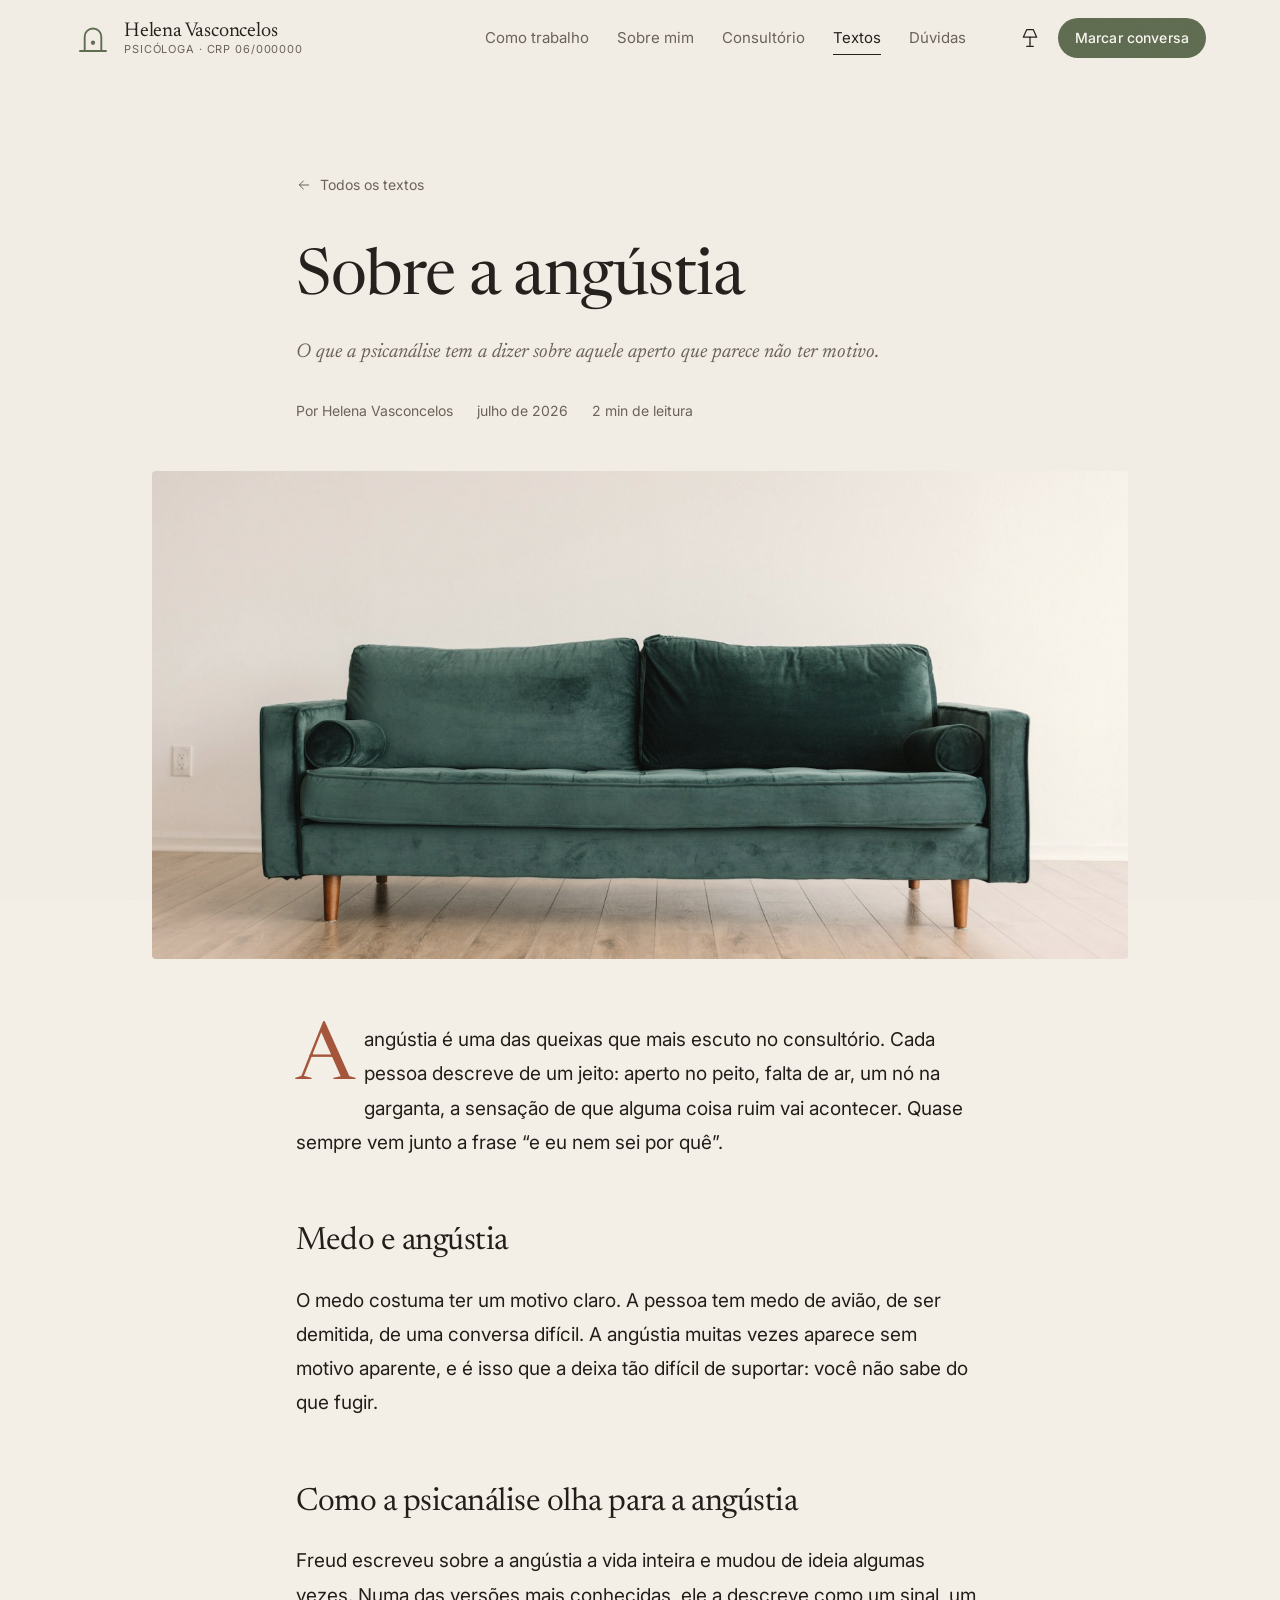
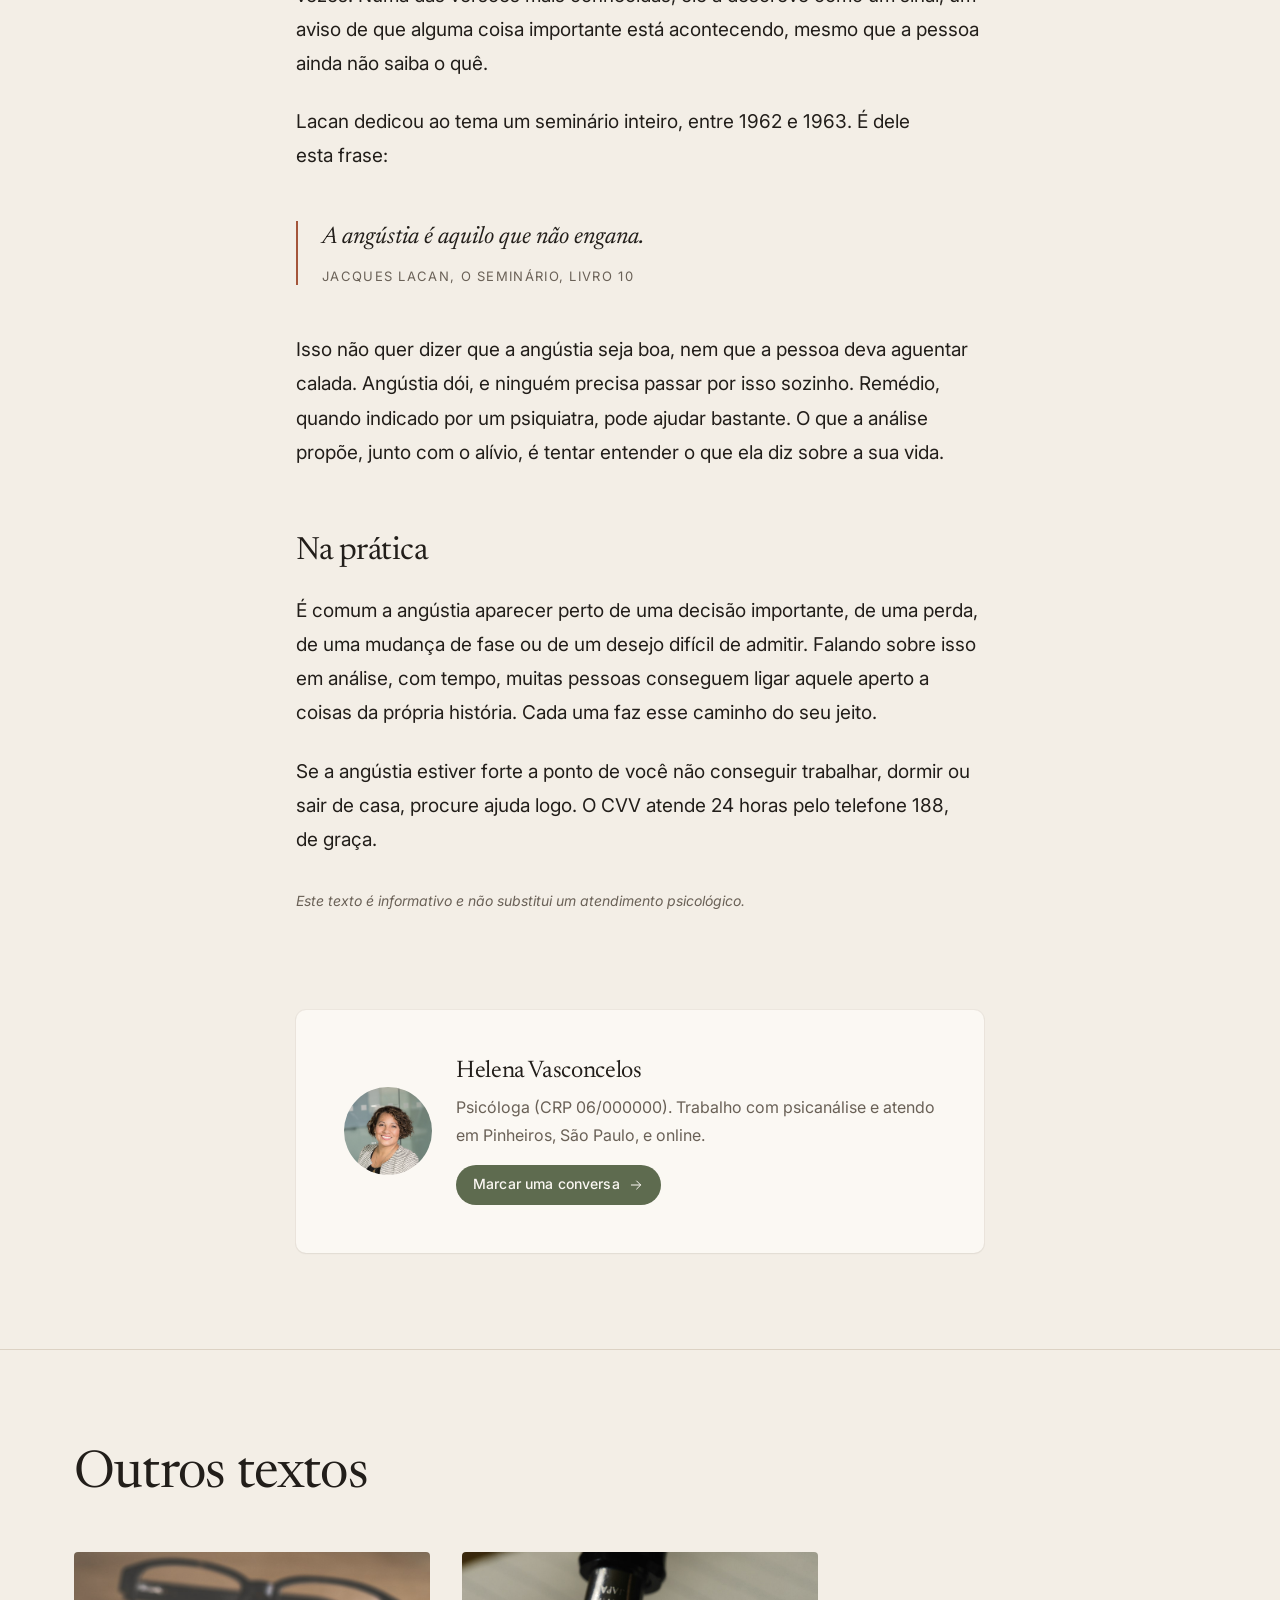
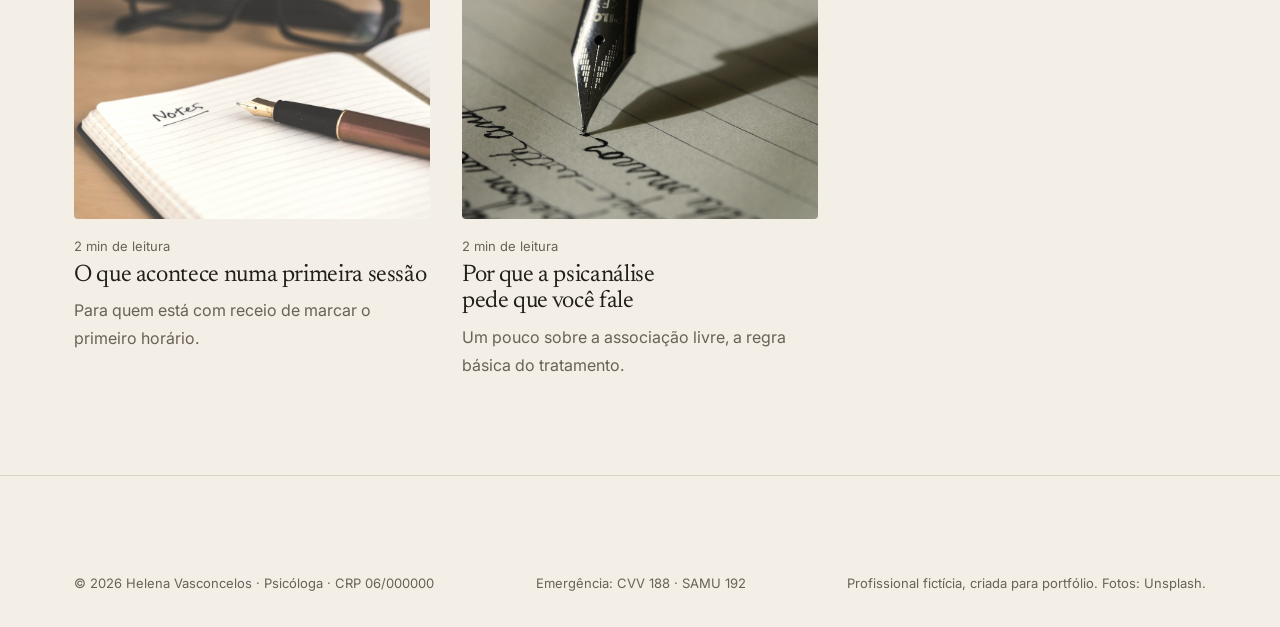
==== textos/angustia.html @ 811ff69b "Site portfólio: psicóloga de orientação psicanalítica Site de uma psicóloga fictícia (Helena Vasconc" ====
<!doctype html>
<html lang="pt-BR">
<head>
  <meta charset="utf-8">
  <meta name="viewport" content="width=device-width, initial-scale=1, viewport-fit=cover">
  <title>Sobre a angústia · Helena Vasconcelos, psicóloga</title>
  <meta name="description" content="O que a psicanálise tem a dizer sobre aquele aperto que parece não ter motivo.">
  <meta name="theme-color" content="#f3eee6" media="(prefers-color-scheme: light)">
  <meta name="theme-color" content="#1a1714" media="(prefers-color-scheme: dark)">
  <link rel="icon" href="../favicon.svg" type="image/svg+xml">
  <meta property="og:type" content="article">
  <meta property="og:locale" content="pt_BR">
  <meta property="og:title" content="Sobre a angústia">
  <meta property="og:description" content="O que a psicanálise tem a dizer sobre aquele aperto que parece não ter motivo.">
  <meta property="og:image" content="../img/consultorio-diva.jpg">
  <script>
    (function () {
      document.documentElement.classList.add('js');
      try {
        var t = localStorage.getItem('hv-theme');
        if (t === 'dark' || t === 'light') document.documentElement.setAttribute('data-theme', t);
      } catch (e) {}
    })();
  </script>
  <link rel="preconnect" href="https://fonts.googleapis.com">
  <link rel="preconnect" href="https://fonts.gstatic.com" crossorigin>
  <link href="https://fonts.googleapis.com/css2?family=Newsreader:ital,opsz,wght@0,6..72,300..600;1,6..72,300..500&family=Inter:wght@400;500&display=swap" rel="stylesheet">
  <link rel="stylesheet" href="../css/styles.css">
</head>
<body>

  <svg width="0" height="0" style="position:absolute" aria-hidden="true">
    <defs>
      <symbol id="i-mark" viewBox="0 0 32 32"><path d="M9 27V15a7 7 0 0 1 14 0v12" fill="none" stroke="currentColor" stroke-width="1.6" stroke-linecap="round"/><path d="M5 27h22" fill="none" stroke="currentColor" stroke-width="1.6" stroke-linecap="round"/><circle cx="16" cy="20" r="1.8" fill="currentColor"/></symbol>
      <symbol id="i-arrow" viewBox="0 0 24 24"><path d="M5 12h14"/><path d="m13 6 6 6-6 6"/></symbol>
      <symbol id="i-lamp" viewBox="0 0 24 24"><path d="M8 2h8l4 9H4L8 2Z"/><path d="M12 11v7"/><path d="M8 22h8"/><path d="M12 18v4"/></symbol>
      <symbol id="i-lamp-on" viewBox="0 0 24 24"><path d="M8 2h8l4 9H4L8 2Z"/><path d="M12 11v7"/><path d="M8 22h8"/><path d="M12 18v4"/><path d="M5 14l-2 2M19 14l2 2"/></symbol>
      <symbol id="i-menu" viewBox="0 0 24 24"><path d="M4 8h16M4 16h16"/></symbol>
      <symbol id="i-x" viewBox="0 0 24 24"><path d="M18 6 6 18M6 6l12 12"/></symbol>
    </defs>
  </svg>

  <a class="skip-link" href="#conteudo">Pular para o conteúdo</a>

  <header class="site-header">
    <div class="container header-inner">
      <a href="../index.html" class="brand" aria-label="Helena Vasconcelos, psicóloga, voltar ao início">
        <svg class="brand-mark" aria-hidden="true"><use href="#i-mark"/></svg>
        <span class="brand-text">
          <span class="brand-name">Helena Vasconcelos</span>
          <span class="brand-crp">Psicóloga · CRP 06/000000</span>
        </span>
      </a>
      <nav class="main-nav" aria-label="Principal">
        <a href="../index.html#como-trabalho">Como trabalho</a>
        <a href="../index.html#sobre">Sobre mim</a>
        <a href="../index.html#consultorio">Consultório</a>
        <a href="../index.html#textos" class="is-active" aria-current="true">Textos</a>
        <a href="../index.html#duvidas">Dúvidas</a>
      </nav>
      <div class="header-actions">
        <button class="icon-btn theme-toggle" type="button" aria-label="Modo noturno">
          <svg class="icon icon-lamp-off" aria-hidden="true"><use href="#i-lamp"/></svg>
          <svg class="icon icon-lamp-on" aria-hidden="true"><use href="#i-lamp-on"/></svg>
        </button>
        <a href="../index.html#contato" class="btn btn-primary btn-sm">Marcar conversa</a>
        <button class="icon-btn menu-toggle" type="button" aria-label="Abrir menu" aria-expanded="false" aria-controls="mobile-nav">
          <svg class="icon" aria-hidden="true"><use href="#i-menu"/></svg>
        </button>
      </div>
    </div>
    <div class="mobile-nav" id="mobile-nav" hidden>
      <nav class="container" aria-label="Menu móvel">
        <a href="../index.html">Início</a>
        <a href="../index.html#como-trabalho">Como trabalho</a>
        <a href="../index.html#consultorio">Consultório</a>
        <a href="../index.html#sobre">Sobre mim</a>
        <a href="../index.html#textos">Textos</a>
        <a href="../index.html#duvidas">Dúvidas</a>
        <a href="../index.html#contato" class="btn btn-primary">Marcar uma conversa</a>
      </nav>
    </div>
  </header>

  <main id="conteudo">
    <article>
      <header class="article-hero">
        <div class="container">
          <a class="back-link" href="../index.html#textos"><svg class="icon icon-sm" aria-hidden="true"><use href="#i-arrow"/></svg>Todos os textos</a>
          <h1>Sobre a angústia</h1>
          <p class="article-lead">O que a psicanálise tem a dizer sobre aquele aperto que parece não ter motivo.</p>
          <div class="article-meta">
            <span>Por Helena Vasconcelos</span>
            <span>julho de 2026</span>
            <span data-read-time>2 min de leitura</span>
          </div>
        </div>
      </header>

      <figure class="article-cover" style="margin-top:0">
        <img class="photo" src="../img/consultorio-diva.jpg" alt="Sofá de veludo verde em uma sala clara com piso de madeira" width="1400" height="700">
      </figure>

      <div class="article-body">
        <div class="container">
          <div class="prose">
<p>A angústia é uma das queixas que mais escuto no consultório. Cada pessoa descreve de um jeito: aperto no peito, falta de ar, um nó na garganta, a sensação de que alguma coisa ruim vai acontecer. Quase sempre vem junto a frase “e eu nem sei por quê”.</p>

<h2>Medo e angústia</h2>
<p>O medo costuma ter um motivo claro. A pessoa tem medo de avião, de ser demitida, de uma conversa difícil. A angústia muitas vezes aparece sem motivo aparente, e é isso que a deixa tão difícil de suportar: você não sabe do que fugir.</p>

<h2>Como a psicanálise olha para a angústia</h2>
<p>Freud escreveu sobre a angústia a vida inteira e mudou de ideia algumas vezes. Numa das versões mais conhecidas, ele a descreve como um sinal, um aviso de que alguma coisa importante está acontecendo, mesmo que a pessoa ainda não saiba o quê.</p>
<p>Lacan dedicou ao tema um seminário inteiro, entre 1962 e 1963. É dele esta frase:</p>
<blockquote>A angústia é aquilo que não engana.<footer>Jacques Lacan, O Seminário, livro 10</footer></blockquote>
<p>Isso não quer dizer que a angústia seja boa, nem que a pessoa deva aguentar calada. Angústia dói, e ninguém precisa passar por isso sozinho. Remédio, quando indicado por um psiquiatra, pode ajudar bastante. O que a análise propõe, junto com o alívio, é tentar entender o que ela diz sobre a sua vida.</p>

<h2>Na prática</h2>
<p>É comum a angústia aparecer perto de uma decisão importante, de uma perda, de uma mudança de fase ou de um desejo difícil de admitir. Falando sobre isso em análise, com tempo, muitas pessoas conseguem ligar aquele aperto a coisas da própria história. Cada uma faz esse caminho do seu jeito.</p>
<p>Se a angústia estiver forte a ponto de você não conseguir trabalhar, dormir ou sair de casa, procure ajuda logo. O CVV atende 24 horas pelo telefone 188, de graça.</p>
          </div>

          <p class="article-disclaimer">Este texto é informativo e não substitui um atendimento psicológico.</p>

          <aside class="article-end" aria-label="Sobre a autora">
            <img class="photo" src="../img/helena-vasconcelos.jpg" alt="Retrato de Helena Vasconcelos" width="88" height="88" loading="lazy">
            <div>
              <h2>Helena Vasconcelos</h2>
              <p>Psicóloga (CRP 06/000000). Trabalho com psicanálise e atendo em Pinheiros, São Paulo, e online.</p>
              <a href="../index.html#contato" class="btn btn-primary btn-sm">
                Marcar uma conversa
                <svg class="icon icon-sm icon-arrow" aria-hidden="true"><use href="#i-arrow"/></svg>
              </a>
            </div>
          </aside>
        </div>
      </div>
    </article>

    <section class="more-posts" aria-label="Outros textos">
      <div class="container">
        <h2 class="section-title">Outros textos</h2>
        <div class="posts">
          <a class="post" href="primeira-sessao.html">
            <div class="post-img"><img class="photo" src="../img/caderno-notas.jpg" alt="" width="1000" height="750" loading="lazy"></div>
            <span class="post-meta">2 min de leitura</span>
            <h3>O que acontece numa primeira sessão</h3>
            <p>Para quem está com receio de marcar o primeiro horário.</p>
          </a>
          <a class="post" href="por-que-falar.html">
            <div class="post-img"><img class="photo" src="../img/escrita-caneta.jpg" alt="" width="1000" height="750" loading="lazy"></div>
            <span class="post-meta">2 min de leitura</span>
            <h3>Por que a psicanálise pede que você fale</h3>
            <p>Um pouco sobre a associação livre, a regra básica do tratamento.</p>
          </a>
        </div>
      </div>
    </section>
  </main>

  <footer class="site-footer">
    <div class="container">
      <div class="footer-bottom" style="margin-top:0">
        <p>© <span id="year">2026</span> Helena Vasconcelos · Psicóloga · CRP 06/000000</p>
        <p>Emergência: CVV 188 · SAMU 192</p>
        <p>Profissional fictícia, criada para portfólio. Fotos: Unsplash.</p>
      </div>
    </div>
  </footer>

  <script src="../js/main.js" defer></script>
</body>
</html>
---- css/styles.css ----
/* =========================================================
   Helena Vasconcelos — Psicóloga · orientação psicanalítica
   Direção: minimalismo quente (B) com toques editoriais (A).
   Arquitetura de tokens inspirada no Atlassian Design System:
   tokens semânticos, base 8px, 2 elevações, easing suave,
   temas claro / escuro ("luminária") / alto contraste.
   ========================================================= */

/* ---------- Tokens: tema claro (linho e papel) ---------- */
:root {
  /* Superfícies */
  --surface: #f3eee6;          /* linho — fundo da página */
  --surface-sunken: #ebe4d8;   /* seções alternadas */
  --surface-raised: #fbf8f3;   /* papel — cards */
  /* Texto */
  --text: #221e1a;             /* tinta */
  --text-subtle: #6a6157;      /* sépia */
  --border: #dcd2c4;
  --border-strong: #c7bba9;
  /* Marca */
  --brand: #5e6b4f;            /* oliva */
  --brand-hover: #4b563e;
  --brand-contrast: #fbf8f3;
  --brand-soft: #e3e4d6;
  --accent: #a4553a;           /* terracota — uso raro */
  --danger: #a33a2a;

  /* Elevação (só dois níveis, em tons sépia) */
  --shadow-raised: 0 1px 2px rgba(60, 45, 30, 0.06), 0 0 0 1px rgba(60, 45, 30, 0.04);
  --shadow-overlay: 0 24px 48px -20px rgba(60, 45, 30, 0.28), 0 0 0 1px rgba(60, 45, 30, 0.05);

  /* Tipografia */
  --font-serif: "Newsreader", "Iowan Old Style", "Palatino Linotype", Georgia, serif;
  --font-sans: "Inter", ui-sans-serif, system-ui, -apple-system, "Segoe UI", Roboto, sans-serif;

  /* Espaçamento — base 8px */
  --space-1: 4px;
  --space-2: 8px;
  --space-3: 12px;
  --space-4: 16px;
  --space-5: 24px;
  --space-6: 32px;
  --space-7: 48px;
  --space-8: 64px;
  --space-9: 96px;
  --space-10: 128px;

  /* Forma */
  --radius-sm: 4px;
  --radius: 10px;
  --radius-pill: 999px;

  /* Movimento: easing do Atlassian, durações mais longas e calmas */
  --ease: cubic-bezier(0.15, 1, 0.3, 1);
  --duration: 700ms;

  --container: 1180px;
  --measure: 38rem;
  --header-h: 76px;

  color-scheme: light;
}

/* ---------- Tema escuro: "luminária" ---------- */
@media (prefers-color-scheme: dark) {
  :root:not([data-theme="light"]) {
    --surface: #1a1714;
    --surface-sunken: #14110f;
    --surface-raised: #221e1a;
    --text: #ede6db;
    --text-subtle: #a99f92;
    --border: #3a332c;
    --border-strong: #52483e;
    --brand: #b0bd9a;
    --brand-hover: #c3ceb0;
    --brand-contrast: #1a1714;
    --brand-soft: rgba(176, 189, 154, 0.12);
    --accent: #dc9474;
    --danger: #e58a78;
    --shadow-raised: 0 1px 2px rgba(0, 0, 0, 0.4), 0 0 0 1px rgba(255, 240, 220, 0.04);
    --shadow-overlay: 0 24px 48px -20px rgba(0, 0, 0, 0.7), 0 0 0 1px rgba(255, 240, 220, 0.06);
    color-scheme: dark;
  }
}
:root[data-theme="dark"] {
  --surface: #1a1714;
  --surface-sunken: #14110f;
  --surface-raised: #221e1a;
  --text: #ede6db;
  --text-subtle: #a99f92;
  --border: #3a332c;
  --border-strong: #52483e;
  --brand: #b0bd9a;
  --brand-hover: #c3ceb0;
  --brand-contrast: #1a1714;
  --brand-soft: rgba(176, 189, 154, 0.12);
  --accent: #dc9474;
  --danger: #e58a78;
  --shadow-raised: 0 1px 2px rgba(0, 0, 0, 0.4), 0 0 0 1px rgba(255, 240, 220, 0.04);
  --shadow-overlay: 0 24px 48px -20px rgba(0, 0, 0, 0.7), 0 0 0 1px rgba(255, 240, 220, 0.06);
  color-scheme: dark;
}

/* ---------- Alto contraste ---------- */
@media (prefers-contrast: more) {
  :root {
    --text: #000000;
    --text-subtle: #3a322a;
    --border: #8c8073;
    --border-strong: #5c5248;
    --brand: #3e4833;
    --brand-hover: #2d3525;
  }
  :root[data-theme="dark"] {
    --text: #ffffff;
    --text-subtle: #ddd4c8;
    --border: #8c8073;
    --brand: #d3dcc4;
  }
}

/* ---------- Base ---------- */
*, *::before, *::after { box-sizing: border-box; }
html {
  scroll-behavior: smooth;
  scroll-padding-top: calc(var(--header-h) + var(--space-5));
  -webkit-text-size-adjust: 100%;
}
body {
  margin: 0;
  font-family: var(--font-sans);
  font-size: 1.0625rem;
  line-height: 1.75;
  color: var(--text);
  background: var(--surface);
  -webkit-font-smoothing: antialiased;
  text-rendering: optimizeLegibility;
}
/* Grão de papel, bem sutil */
body::before {
  content: "";
  position: fixed; inset: 0; z-index: 100; pointer-events: none;
  opacity: 0.05;
  background-image: url("data:image/svg+xml,%3Csvg xmlns='http://www.w3.org/2000/svg' width='160' height='160'%3E%3Cfilter id='n'%3E%3CfeTurbulence type='fractalNoise' baseFrequency='.9' numOctaves='3' stitchTiles='stitch'/%3E%3C/filter%3E%3Crect width='100%25' height='100%25' filter='url(%23n)'/%3E%3C/svg%3E");
}
:root[data-theme="dark"] body::before { opacity: 0.07; }

h1, h2, h3, h4 {
  margin: 0;
  font-family: var(--font-serif);
  font-weight: 400;
  line-height: 1.12;
  letter-spacing: -0.015em;
  font-optical-sizing: auto;
  text-wrap: balance;
}
p { margin: 0; text-wrap: pretty; }
a { color: inherit; }
img, svg { display: block; max-width: 100%; }
img { height: auto; }
figure { margin: 0; }
button, input, select, textarea { font: inherit; color: inherit; }
ul, ol { margin: 0; padding: 0; list-style: none; }
em { font-style: italic; }
[hidden] { display: none !important; }
::selection { background: var(--brand); color: var(--brand-contrast); }
:focus-visible { outline: 2px solid var(--brand); outline-offset: 3px; border-radius: var(--radius-sm); }

.sr-only {
  position: absolute; width: 1px; height: 1px; padding: 0; margin: -1px;
  overflow: hidden; clip: rect(0, 0, 0, 0); white-space: nowrap; border: 0;
}
.skip-link {
  position: absolute; left: var(--space-4); top: -60px; z-index: 200;
  padding: var(--space-2) var(--space-4); border-radius: var(--radius-pill);
  background: var(--text); color: var(--surface); text-decoration: none;
  transition: top 0.3s var(--ease);
}
.skip-link:focus { top: var(--space-3); }

/* ---------- Utilitários ---------- */
.container { width: 100%; max-width: var(--container); margin-inline: auto; padding-inline: var(--space-5); }
.subtle { color: var(--text-subtle); }
.small { font-size: 0.9375rem; }
.tiny { font-size: 0.8125rem; line-height: 1.5; }
.serif { font-family: var(--font-serif); }
.accent { color: var(--accent); }

.icon { width: 20px; height: 20px; flex-shrink: 0; fill: none; stroke: currentColor; stroke-width: 1.5; stroke-linecap: round; stroke-linejoin: round; }
.icon-sm { width: 16px; height: 16px; }

/* Tratamento fotográfico: série quente e levemente granulada */
.photo { filter: sepia(0.14) saturate(0.88) contrast(0.97) brightness(1.01); }
:root[data-theme="dark"] .photo { filter: sepia(0.18) saturate(0.8) brightness(0.86); }
@media (prefers-color-scheme: dark) {
  :root:not([data-theme="light"]) .photo { filter: sepia(0.18) saturate(0.8) brightness(0.86); }
  :root:not([data-theme="light"]) body::before { opacity: 0.07; }
}

/* ---------- Botões e links ---------- */
.btn {
  display: inline-flex; align-items: center; justify-content: center; gap: var(--space-2);
  min-height: 48px; padding: 0 var(--space-5);
  border-radius: var(--radius-pill); border: 1px solid transparent;
  font-size: 0.9375rem; font-weight: 500; letter-spacing: 0.01em;
  text-decoration: none; white-space: nowrap; cursor: pointer;
  transition: background-color 0.4s var(--ease), color 0.4s var(--ease), border-color 0.4s var(--ease), transform 0.4s var(--ease);
}
.btn-primary { background: var(--brand); color: var(--brand-contrast); }
.btn-primary:hover { background: var(--brand-hover); }
.btn-ghost { border-color: var(--border-strong); }
.btn-ghost:hover { background: var(--surface-raised); border-color: var(--text-subtle); }
.btn-sm { min-height: 40px; padding: 0 var(--space-4); font-size: 0.875rem; }
.btn .icon { transition: transform 0.5s var(--ease); }
.btn:hover .icon-arrow { transform: translateX(3px); }

.link-arrow {
  display: inline-flex; align-items: center; gap: var(--space-2);
  font-weight: 500; text-decoration: none; color: var(--text);
  border-bottom: 1px solid var(--border-strong); padding-bottom: 2px;
  transition: border-color 0.4s var(--ease), gap 0.4s var(--ease);
}
.link-arrow:hover { border-color: var(--text); gap: var(--space-3); }
.text-link { color: var(--brand); text-decoration: underline; text-decoration-thickness: 1px; text-underline-offset: 3px; }
.text-link:hover { text-decoration-thickness: 2px; }

.icon-btn {
  display: inline-grid; place-items: center; width: 40px; height: 40px;
  border-radius: var(--radius-pill); border: 1px solid transparent; background: transparent; cursor: pointer;
  transition: background-color 0.4s var(--ease), border-color 0.4s var(--ease);
}
.icon-btn:hover { background: var(--surface-raised); border-color: var(--border); }

/* ---------- Header ---------- */
.site-header {
  position: sticky; top: env(safe-area-inset-top, 0px); z-index: 50;
  background: color-mix(in srgb, var(--surface) 86%, transparent);
  backdrop-filter: blur(14px); -webkit-backdrop-filter: blur(14px);
  border-bottom: 1px solid transparent;
  transition: border-color 0.5s var(--ease);
}
.site-header.is-scrolled { border-bottom-color: var(--border); }
.header-inner { display: flex; align-items: center; gap: var(--space-6); height: var(--header-h); }

.brand { display: flex; align-items: center; gap: var(--space-3); text-decoration: none; }
.brand-mark { width: 38px; height: 38px; color: var(--brand); }
.brand-text { display: flex; flex-direction: column; line-height: 1.15; }
.brand-name { font-family: var(--font-serif); font-size: 1.25rem; letter-spacing: -0.01em; }
.brand-crp { font-size: 0.6875rem; letter-spacing: 0.08em; text-transform: uppercase; color: var(--text-subtle); }

.main-nav { display: flex; gap: var(--space-1); margin-left: auto; }
.main-nav a {
  position: relative; padding: var(--space-2) var(--space-3);
  font-size: 0.9375rem; text-decoration: none; color: var(--text-subtle);
  transition: color 0.4s var(--ease);
}
.main-nav a::after {
  content: ""; position: absolute; left: var(--space-3); right: var(--space-3); bottom: 4px; height: 1px;
  background: currentColor; transform: scaleX(0); transform-origin: left;
  transition: transform 0.5s var(--ease);
}
.main-nav a:hover, .main-nav a.is-active { color: var(--text); }
.main-nav a:hover::after, .main-nav a.is-active::after { transform: scaleX(1); }

.header-actions { display: flex; align-items: center; gap: var(--space-2); }
.theme-toggle .icon-lamp-on { display: none; }
:root[data-theme="dark"] .theme-toggle .icon-lamp-off { display: none; }
:root[data-theme="dark"] .theme-toggle .icon-lamp-on { display: block; color: var(--accent); }
@media (prefers-color-scheme: dark) {
  :root:not([data-theme="light"]) .theme-toggle .icon-lamp-off { display: none; }
  :root:not([data-theme="light"]) .theme-toggle .icon-lamp-on { display: block; color: var(--accent); }
}
.menu-toggle { display: none; }

.mobile-nav { border-top: 1px solid var(--border); background: var(--surface); }
.mobile-nav nav { display: flex; flex-direction: column; padding-block: var(--space-3) var(--space-6); }
.mobile-nav a:not(.btn) {
  padding: var(--space-4) 0; border-bottom: 1px solid var(--border);
  font-family: var(--font-serif); font-size: 1.375rem; text-decoration: none;
}
.mobile-nav .btn { margin-top: var(--space-5); }

/* ---------- Seções ---------- */
.section { padding-block: var(--space-10); }
.section-sunken { background: var(--surface-sunken); }
.section h2, .section-title { font-size: clamp(2.125rem, 4.2vw, 3.25rem); }
.section-title { margin-bottom: var(--space-7); }
.section-intro { max-width: 40rem; margin-bottom: var(--space-7); }
.section-intro p { margin-top: var(--space-4); font-size: 1.125rem; color: var(--text-subtle); }

/* Blocos de texto corrido */
.text-block { max-width: var(--measure); margin-top: var(--space-6); }
.text-block p { font-size: 1.125rem; }
.text-block p + p { margin-top: var(--space-4); }

/* Foto + texto lado a lado */
.split { display: grid; grid-template-columns: 0.9fr 1.1fr; gap: var(--space-9); align-items: center; }
.split-reverse { grid-template-columns: 1.1fr 0.9fr; }
.split-photo img { width: 100%; aspect-ratio: 4 / 5; object-fit: cover; border-radius: var(--radius-sm); }

/* ---------- Hero ---------- */
.hero { padding-block: var(--space-9) var(--space-10); }
.hero-grid { display: grid; grid-template-columns: 1.15fr 0.85fr; gap: var(--space-9); align-items: center; }
.hero-eyebrow { font-size: 0.8125rem; letter-spacing: 0.14em; text-transform: uppercase; color: var(--text-subtle); margin-bottom: var(--space-6); }
.hero-title { font-size: clamp(2.75rem, 6.4vw, 5.25rem); line-height: 1.02; letter-spacing: -0.025em; }
.hero-title em { color: var(--brand); display: block; }
.hero-lead { margin-top: var(--space-6); max-width: 34rem; font-size: 1.1875rem; color: var(--text-subtle); }
.hero-lead-2 { margin-top: var(--space-4); }
.hero-actions { display: flex; flex-wrap: wrap; align-items: center; gap: var(--space-5) var(--space-6); margin-top: var(--space-7); }

.portrait { position: relative; }
.portrait-frame {
  position: relative; overflow: hidden;
  aspect-ratio: 4 / 5;
  border-radius: 999px 999px var(--radius-sm) var(--radius-sm); /* arco */
  background: var(--surface-sunken);
}
.portrait-frame img { width: 100%; height: 100%; object-fit: cover; object-position: 50% 30%; }
.portrait::before {
  content: ""; position: absolute; top: -14px; right: -14px; left: 14px; aspect-ratio: 4 / 5; z-index: -1;
  border: 1px solid var(--border-strong);
  border-radius: 999px 999px var(--radius-sm) var(--radius-sm);
}
.portrait figcaption {
  display: flex; justify-content: space-between; gap: var(--space-4);
  margin-top: var(--space-4); font-size: 0.8125rem; color: var(--text-subtle);
}
.portrait figcaption strong { font-family: var(--font-serif); font-weight: 400; font-size: 1rem; color: var(--text); }

/* ---------- Como trabalho ---------- */
.quote-card { background: var(--surface-raised); border-radius: var(--radius-sm); overflow: hidden; box-shadow: var(--shadow-raised); }
.quote-card img { width: 100%; aspect-ratio: 16 / 10; object-fit: cover; }
.quote { display: block; padding: var(--space-6); }
.quote blockquote { margin: 0; font-family: var(--font-serif); font-size: clamp(1.5rem, 2.4vw, 1.875rem); line-height: 1.3; }
.quote span { display: block; margin-top: var(--space-3); font-size: 0.875rem; color: var(--text-subtle); }
.quote cite { font-style: normal; color: var(--text); }

.how { display: grid; grid-template-columns: 1fr 1fr; gap: var(--space-9); margin-top: var(--space-10); padding-top: var(--space-8); border-top: 1px solid var(--border); }
.how-intro h3 { font-size: 1.875rem; margin-bottom: var(--space-5); }
.how-intro p { font-size: 1.0625rem; }
.how-intro p + p { margin-top: var(--space-4); }
.facts { margin: 0; border-top: 1px solid var(--border); }
.facts > div { display: grid; grid-template-columns: 8.5rem 1fr; gap: var(--space-4); padding: var(--space-4) 0; border-bottom: 1px solid var(--border); }
.facts dt { font-weight: 500; }
.facts dd { margin: 0; color: var(--text-subtle); }

/* ---------- Sobre ---------- */
.timeline { margin-top: var(--space-7); max-width: var(--measure); border-top: 1px solid var(--border); }
.timeline li { display: grid; grid-template-columns: 6.5rem 1fr; gap: var(--space-4); padding: var(--space-3) 0; border-bottom: 1px solid var(--border); font-size: 1rem; }
.timeline .year { color: var(--text-subtle); font-variant-numeric: tabular-nums; }

/* ---------- Consultório ---------- */
.office-gallery { display: grid; grid-template-columns: 2fr 1fr; grid-template-rows: auto auto; gap: var(--space-4); }
.office-gallery figure { overflow: hidden; border-radius: var(--radius-sm); }
.office-gallery img { width: 100%; height: 100%; object-fit: cover; }
.office-gallery .g-main { grid-row: span 2; aspect-ratio: 14 / 11; }
.office-gallery .g-side { aspect-ratio: 4 / 3; }
.office-info { display: grid; grid-template-columns: 1fr 1fr; gap: var(--space-9); margin-top: var(--space-8); }
.office-info h3 { font-size: 1.625rem; margin-bottom: var(--space-3); }
.office-info p { font-size: 1.0625rem; }
.office-info p + p { margin-top: var(--space-3); }
.office-info .address { color: var(--text-subtle); font-size: 0.9375rem; }

/* ---------- Textos ---------- */
.posts { display: grid; grid-template-columns: repeat(3, 1fr); gap: var(--space-6); }
.post { display: flex; flex-direction: column; text-decoration: none; }
.post-img { overflow: hidden; border-radius: var(--radius-sm); aspect-ratio: 4 / 3; }
.post-img img { width: 100%; height: 100%; object-fit: cover; transition: transform 1.6s var(--ease); }
.post:hover .post-img img { transform: scale(1.03); }
.post-meta { margin-top: var(--space-4); font-size: 0.8125rem; color: var(--text-subtle); }
.post h3 { margin-top: var(--space-1); font-size: 1.5rem; transition: color 0.4s var(--ease); }
.post:hover h3 { color: var(--brand); }
.post p { margin-top: var(--space-2); color: var(--text-subtle); font-size: 1rem; }

/* ---------- Dúvidas ---------- */
.faq-grid { display: grid; grid-template-columns: 0.8fr 1.2fr; gap: var(--space-9); align-items: start; }
.faq-grid .section-intro { position: sticky; top: calc(var(--header-h) + var(--space-6)); margin-bottom: 0; }
.accordion { border-top: 1px solid var(--border-strong); }
.accordion details { border-bottom: 1px solid var(--border); }
.accordion summary {
  display: flex; justify-content: space-between; align-items: center; gap: var(--space-5);
  padding: var(--space-5) 0; cursor: pointer; list-style: none;
  font-family: var(--font-serif); font-size: 1.375rem; line-height: 1.3;
  transition: color 0.4s var(--ease);
}
.accordion summary::-webkit-details-marker { display: none; }
.accordion summary:hover { color: var(--brand); }
.accordion .plus { position: relative; width: 16px; height: 16px; flex-shrink: 0; color: var(--text-subtle); }
.accordion .plus::before, .accordion .plus::after {
  content: ""; position: absolute; left: 0; right: 0; top: 50%; height: 1.5px; margin-top: -0.75px;
  background: currentColor; transition: transform 0.5s var(--ease);
}
.accordion .plus::after { transform: rotate(90deg); }
.accordion details[open] .plus::after { transform: rotate(0deg); }
.acc-body { padding-bottom: var(--space-5); color: var(--text-subtle); max-width: var(--measure); }
.acc-body p + p { margin-top: var(--space-3); }
.acc-body strong { color: var(--text); font-weight: 500; }

/* ---------- Contato ---------- */
.contact-grid { display: grid; grid-template-columns: 1fr 1fr; gap: var(--space-9); align-items: start; }
.contact-lines { margin-top: var(--space-7); display: grid; gap: var(--space-5); }
.contact-lines li { display: flex; gap: var(--space-4); align-items: flex-start; }
.contact-lines .icon { width: 22px; height: 22px; color: var(--brand); margin-top: 4px; }
.contact-lines strong { display: block; font-weight: 500; color: var(--text); }
.contact-lines li > span > span { color: var(--text-subtle); }
.crisis {
  margin-top: var(--space-7); padding: var(--space-5); border-radius: var(--radius);
  border: 1px solid var(--border-strong); font-size: 0.9375rem; color: var(--text-subtle);
}
.crisis strong { color: var(--text); font-weight: 500; }

.form-card { padding: var(--space-7); background: var(--surface-raised); border-radius: var(--radius); box-shadow: var(--shadow-overlay); }
.form-card h3 { font-size: 1.75rem; }
.form-card > p, #contact-form > p.subtle { margin-top: var(--space-2); }
#contact-form { display: grid; gap: var(--space-5); margin-top: var(--space-6); }
.field { display: flex; flex-direction: column; gap: var(--space-2); }
.field label, .field legend { font-size: 0.875rem; font-weight: 500; }
.field .opt { color: var(--text-subtle); font-weight: 400; }
.field input, .field textarea {
  width: 100%; padding: var(--space-3) 0; border: 0; border-bottom: 1px solid var(--border-strong);
  background: transparent; font-size: 1.0625rem; border-radius: 0;
  transition: border-color 0.4s var(--ease);
}
.field textarea { resize: vertical; min-height: 96px; }
.field input::placeholder, .field textarea::placeholder { color: var(--text-subtle); opacity: 0.7; }
.field input:focus, .field textarea:focus { outline: none; border-bottom-color: var(--brand); box-shadow: 0 1px 0 var(--brand); }
.field.has-error input { border-bottom-color: var(--danger); }
.field-error { font-size: 0.8125rem; color: var(--danger); }
.field-error:empty { display: none; }
fieldset.field { border: 0; margin: 0; padding: 0; }
.choice-row { display: flex; flex-wrap: wrap; gap: var(--space-2); margin-top: var(--space-1); }
.choice { position: relative; }
.choice input { position: absolute; opacity: 0; inset: 0; cursor: pointer; }
.choice span {
  display: inline-block; padding: var(--space-2) var(--space-4); border-radius: var(--radius-pill);
  border: 1px solid var(--border-strong); font-size: 0.9375rem; cursor: pointer;
  transition: background-color 0.4s var(--ease), color 0.4s var(--ease), border-color 0.4s var(--ease);
}
.choice input:checked + span { background: var(--brand); border-color: var(--brand); color: var(--brand-contrast); }
.choice input:focus-visible + span { outline: 2px solid var(--brand); outline-offset: 2px; }
.consent { display: flex; gap: var(--space-3); align-items: flex-start; font-size: 0.875rem; color: var(--text-subtle); cursor: pointer; }
.consent input { width: 18px; height: 18px; margin-top: 3px; accent-color: var(--brand); flex-shrink: 0; }
#contact-form .btn { width: 100%; }

.form-success { text-align: center; padding: var(--space-6) 0; outline: none; }
.form-success .mark { font-family: var(--font-serif); font-style: italic; font-size: 3rem; color: var(--brand); line-height: 1; }
.form-success h3 { margin-top: var(--space-4); }
.form-success p { margin-top: var(--space-3); color: var(--text-subtle); }
.form-success .btn { margin-top: var(--space-5); }

/* ---------- Rodapé ---------- */
.site-footer { padding-block: var(--space-9) var(--space-6); padding-bottom: calc(var(--space-6) + env(safe-area-inset-bottom, 0px)); border-top: 1px solid var(--border); }
.footer-sign { font-family: var(--font-serif); font-size: clamp(2rem, 5vw, 3.75rem); line-height: 1.1; max-width: 16ch; }
.footer-sign em { color: var(--brand); }
.footer-grid { display: grid; grid-template-columns: 1.4fr 1fr 1fr; gap: var(--space-7); margin-top: var(--space-8); padding-top: var(--space-6); border-top: 1px solid var(--border); }
.footer-grid h4 { font-family: var(--font-sans); font-size: 0.75rem; font-weight: 500; letter-spacing: 0.14em; text-transform: uppercase; color: var(--text-subtle); margin-bottom: var(--space-4); }
.footer-grid ul { display: grid; gap: var(--space-2); font-size: 0.9375rem; }
.footer-grid a { text-decoration: none; color: var(--text-subtle); transition: color 0.4s var(--ease); }
.footer-grid a:hover { color: var(--text); }
.footer-bottom { display: flex; flex-wrap: wrap; justify-content: space-between; gap: var(--space-3); margin-top: var(--space-8); font-size: 0.8125rem; color: var(--text-subtle); }

/* ---------- Páginas de texto (artigos) ---------- */
.article-hero { padding-block: var(--space-9) var(--space-7); }
.article-hero .container, .article-body .container { max-width: 46rem; }
.back-link { display: flex; width: fit-content; align-items: center; gap: var(--space-2); font-size: 0.875rem; color: var(--text-subtle); text-decoration: none; margin-bottom: var(--space-7); }
.back-link:hover { color: var(--text); }
.back-link .icon { transform: rotate(180deg); }
.article-hero h1 { font-size: clamp(2.5rem, 6vw, 4rem); line-height: 1.05; }
.article-hero h1 em { color: var(--brand); }
.article-lead { margin-top: var(--space-5); font-size: 1.25rem; color: var(--text-subtle); font-family: var(--font-serif); font-style: italic; line-height: 1.5; }
.article-meta { display: flex; flex-wrap: wrap; gap: var(--space-2) var(--space-5); margin-top: var(--space-6); font-size: 0.875rem; color: var(--text-subtle); }
.article-cover { max-width: 64rem; margin: 0 auto var(--space-8); padding-inline: var(--space-5); }
.article-cover img { width: 100%; aspect-ratio: 16 / 8; object-fit: cover; border-radius: var(--radius-sm); }
.article-body { padding-bottom: var(--space-9); }
.prose { font-size: 1.1875rem; line-height: 1.8; }
.prose > * + * { margin-top: var(--space-5); }
.prose > p:first-of-type::first-letter { float: left; font-family: var(--font-serif); font-size: 4.2em; line-height: 0.82; padding: 0.06em 0.12em 0 0; color: var(--accent); }
.prose h2 { font-size: 2rem; margin-top: var(--space-8); }
.prose blockquote {
  margin: var(--space-7) 0; padding-left: var(--space-5); border-left: 2px solid var(--accent);
  font-family: var(--font-serif); font-size: 1.5rem; line-height: 1.4; font-style: italic;
}
.prose blockquote footer { margin-top: var(--space-3); font-family: var(--font-sans); font-style: normal; font-size: 0.8125rem; letter-spacing: 0.1em; text-transform: uppercase; color: var(--text-subtle); }
.prose ul { padding-left: var(--space-5); list-style: disc; }
.prose li + li { margin-top: var(--space-2); }
.prose li::marker { color: var(--accent); }
.article-end {
  margin-top: var(--space-9); padding: var(--space-7); border-radius: var(--radius);
  background: var(--surface-raised); box-shadow: var(--shadow-raised);
  display: grid; grid-template-columns: auto 1fr; gap: var(--space-5); align-items: center;
}
.article-end img { width: 88px; height: 88px; border-radius: 50%; object-fit: cover; object-position: 50% 30%; }
.article-end h2 { font-size: 1.5rem; }
.article-end p { margin-top: var(--space-2); color: var(--text-subtle); font-size: 1rem; }
.article-end .btn { margin-top: var(--space-4); }
.article-disclaimer { margin-top: var(--space-6); font-size: 0.875rem; color: var(--text-subtle); font-style: italic; }
.more-posts { padding-block: var(--space-9); border-top: 1px solid var(--border); }

/* ---------- Revelação suave ---------- */
.js [data-reveal] { opacity: 0; transform: translateY(18px); transition: opacity 1.1s var(--ease), transform 1.1s var(--ease); }
.js [data-reveal].is-visible { opacity: 1; transform: none; }

@media (prefers-reduced-motion: reduce) {
  html { scroll-behavior: auto; }
  *, *::before, *::after { transition: none !important; animation: none !important; }
  .js [data-reveal] { opacity: 1; transform: none; }
}

/* ---------- Responsivo ---------- */
@media (max-width: 1080px) {
  .main-nav { display: none; }
  .menu-toggle { display: inline-grid; }
  .hero-grid { grid-template-columns: 1fr 0.8fr; gap: var(--space-7); }
  .split, .how, .office-info, .faq-grid, .contact-grid { gap: var(--space-7); }
}

@media (max-width: 860px) {
  .section { padding-block: var(--space-9); }
  .hero { padding-block: var(--space-7) var(--space-9); }
  .hero-grid { grid-template-columns: 1fr; }
  .portrait { max-width: 360px; margin-inline: auto; width: 100%; order: -1; }
  .split, .split-reverse, .how, .office-info, .faq-grid, .contact-grid { grid-template-columns: 1fr; }
  .split-photo img { aspect-ratio: 16 / 10; }
  .faq-grid .section-intro { position: static; }
  .how { margin-top: var(--space-9); padding-top: var(--space-7); }
  .posts { grid-template-columns: 1fr; }
  .office-gallery { grid-template-columns: 1fr 1fr; }
  .office-gallery .g-main { grid-column: 1 / -1; grid-row: auto; aspect-ratio: 16 / 10; }
  .footer-grid { grid-template-columns: 1fr 1fr; }
  .footer-grid > :first-child { grid-column: 1 / -1; }
}

@media (max-width: 560px) {
  .container { padding-inline: var(--space-4); }
  body { font-size: 1rem; }
  .header-actions .btn { display: none; }
  .brand-name { font-size: 1.125rem; }
  .hero-actions { flex-direction: column; align-items: stretch; }
  .hero-actions .link-arrow { align-self: center; }
  .text-block p { font-size: 1.0625rem; }
  .facts > div { grid-template-columns: 1fr; gap: var(--space-1); }
  .form-card { padding: var(--space-5); }
  .timeline li { grid-template-columns: 5.5rem 1fr; }
  .article-end { grid-template-columns: 1fr; text-align: left; padding: var(--space-5); }
  .prose { font-size: 1.0625rem; }
  .footer-grid { grid-template-columns: 1fr; }
}
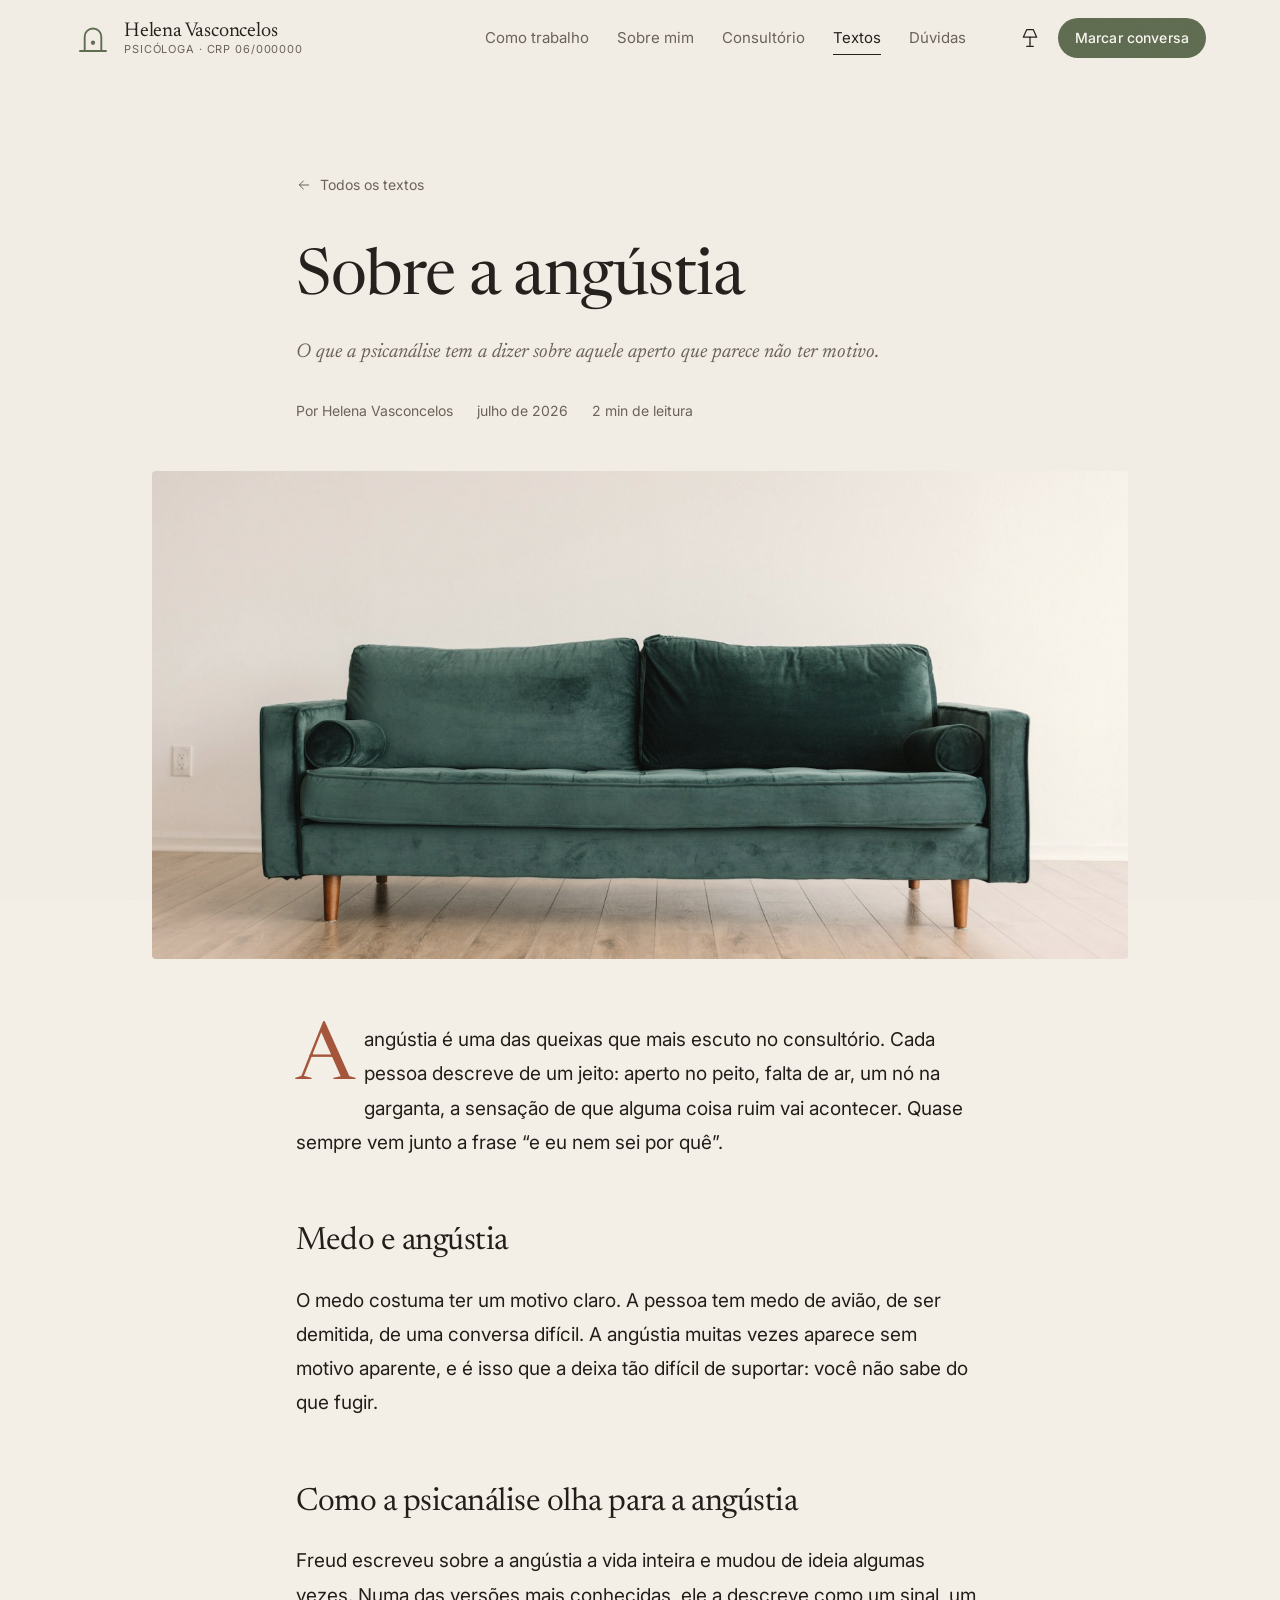
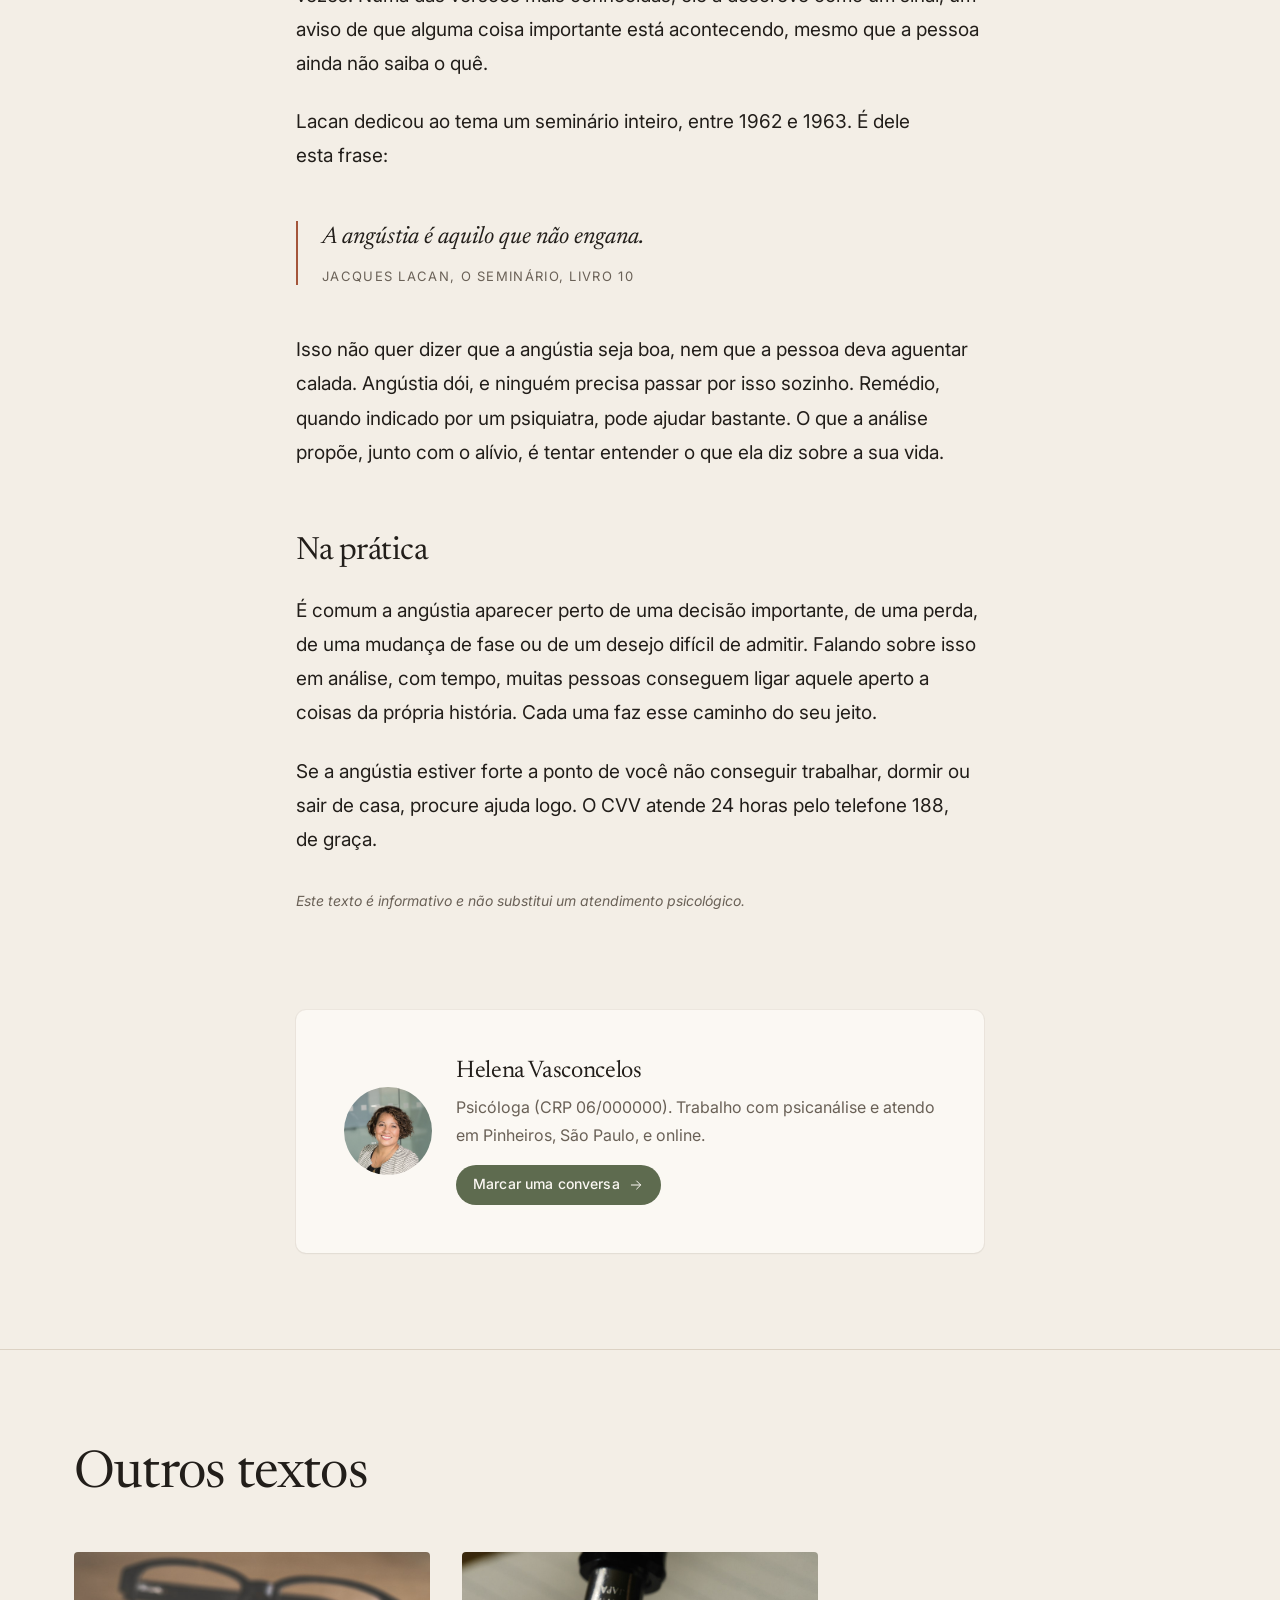
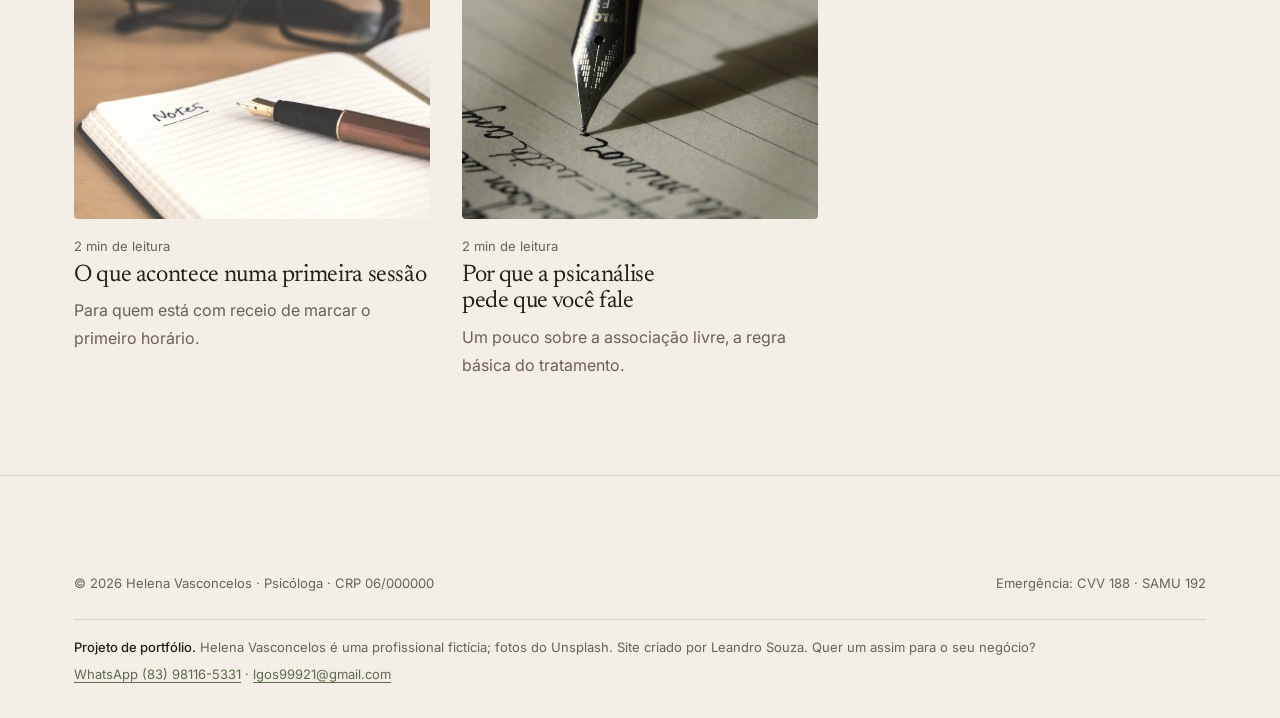
==== commit 2ccc2af0: "Adiciona crédito do portfólio com contato no rodapé Bloco discreto informando que o site é um projet" ====
--- a/textos/angustia.html
+++ b/textos/angustia.html
@@ -163,7 +163,10 @@
       <div class="footer-bottom" style="margin-top:0">
         <p>© <span id="year">2026</span> Helena Vasconcelos · Psicóloga · CRP 06/000000</p>
         <p>Emergência: CVV 188 · SAMU 192</p>
-        <p>Profissional fictícia, criada para portfólio. Fotos: Unsplash.</p>
+        <div class="portfolio-credit">
+        <p><strong>Projeto de portfólio.</strong> Helena Vasconcelos é uma profissional fictícia; fotos do Unsplash. Site criado por Leandro Souza. Quer um assim para o seu negócio?</p>
+        <p class="credit-links"><a href="https://wa.me/5583981165331?text=Ol%C3%A1%2C%20Leandro!%20Vi%20o%20site%20da%20psic%C3%B3loga%20Helena%20Vasconcelos%20no%20seu%20portf%C3%B3lio%20e%20quero%20um%20site%20assim%20para%20o%20meu%20neg%C3%B3cio." target="_blank" rel="noopener">WhatsApp (83) 98116-5331</a><span aria-hidden="true"> · </span><a href="mailto:lgos99921@gmail.com">lgos99921@gmail.com</a></p>
+      </div>
       </div>
     </div>
   </footer>
--- a/css/styles.css
+++ b/css/styles.css
@@ -545,3 +545,9 @@
   .prose { font-size: 1.0625rem; }
   .footer-grid { grid-template-columns: 1fr; }
 }
+
+/* ---------- Crédito do portfólio ---------- */
+.portfolio-credit { flex-basis: 100%; display: flex; flex-wrap: wrap; justify-content: space-between; gap: var(--space-1) var(--space-5); margin-top: var(--space-3); padding-top: var(--space-4); border-top: 1px solid var(--border); }
+.portfolio-credit strong { color: var(--text); font-weight: 500; }
+.credit-links a { color: var(--brand); text-decoration: underline; text-underline-offset: 3px; text-decoration-thickness: 1px; }
+.credit-links a:hover { text-decoration-thickness: 2px; }
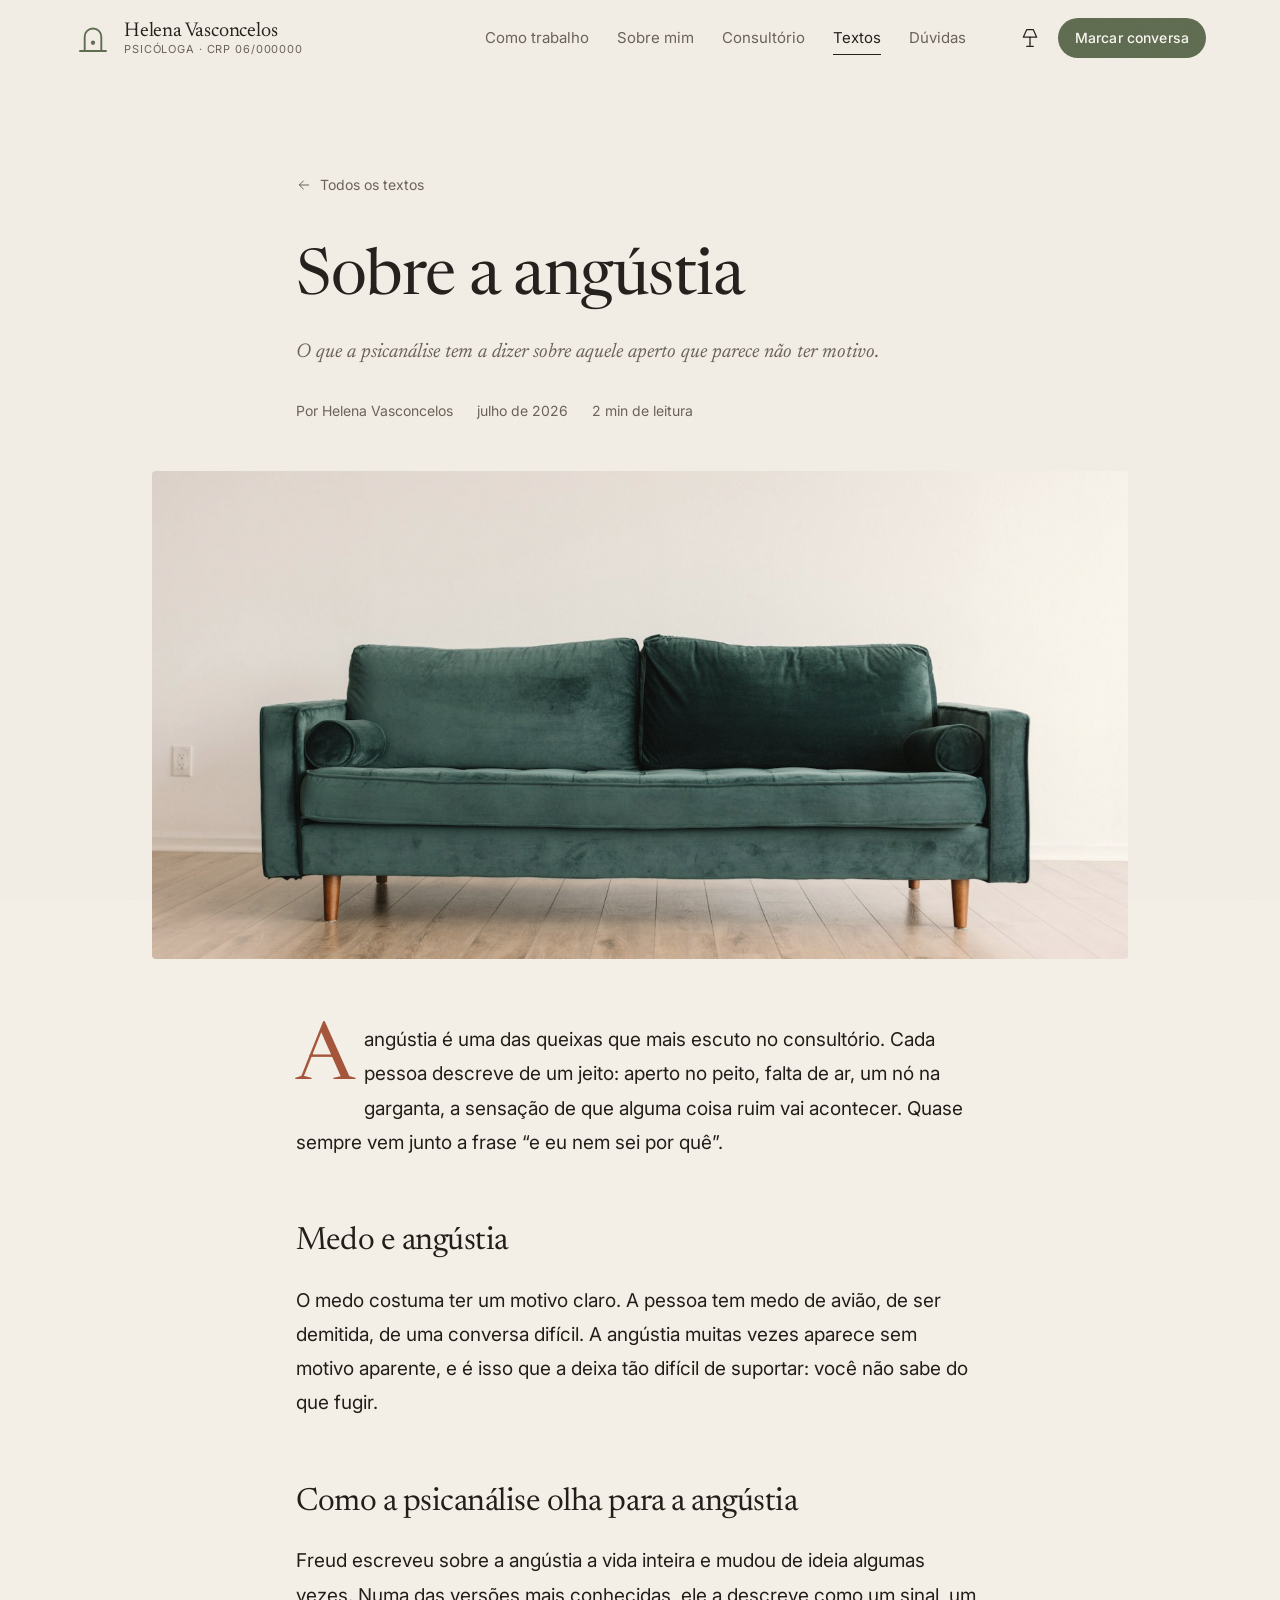
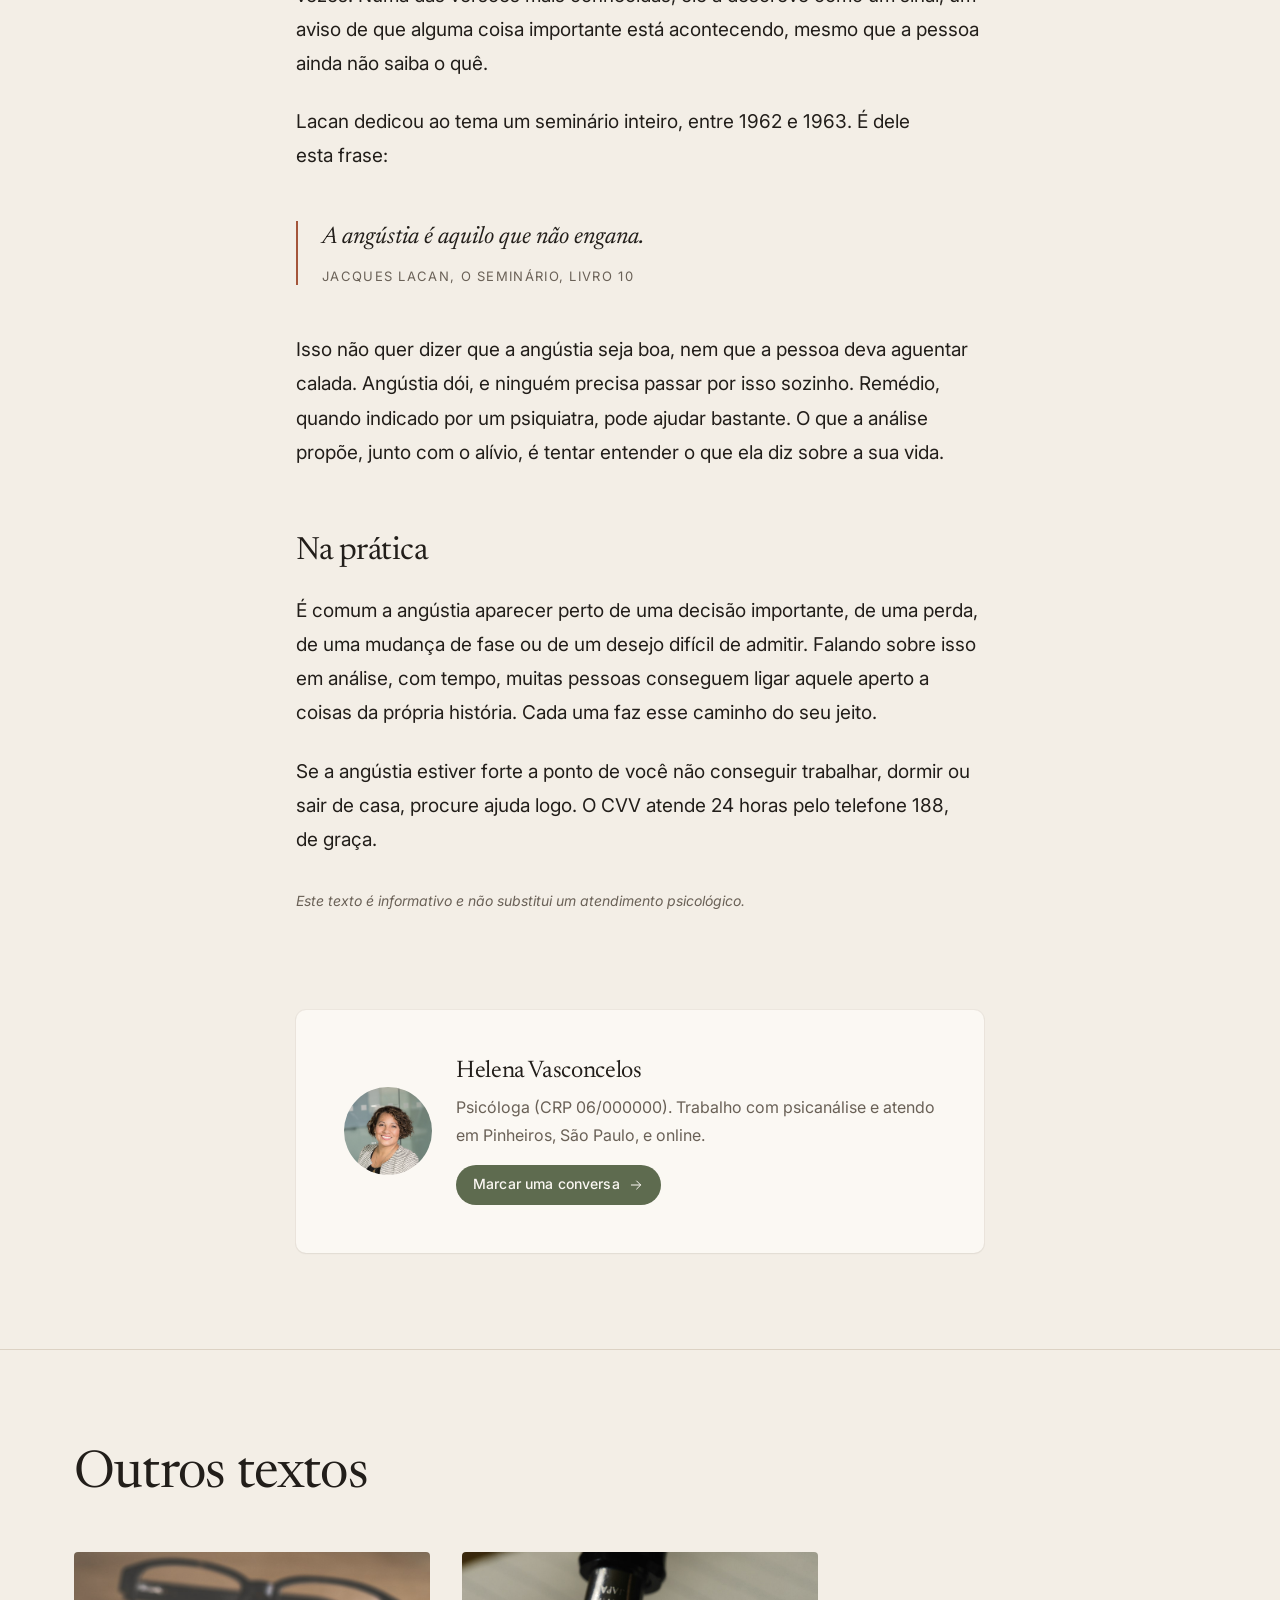
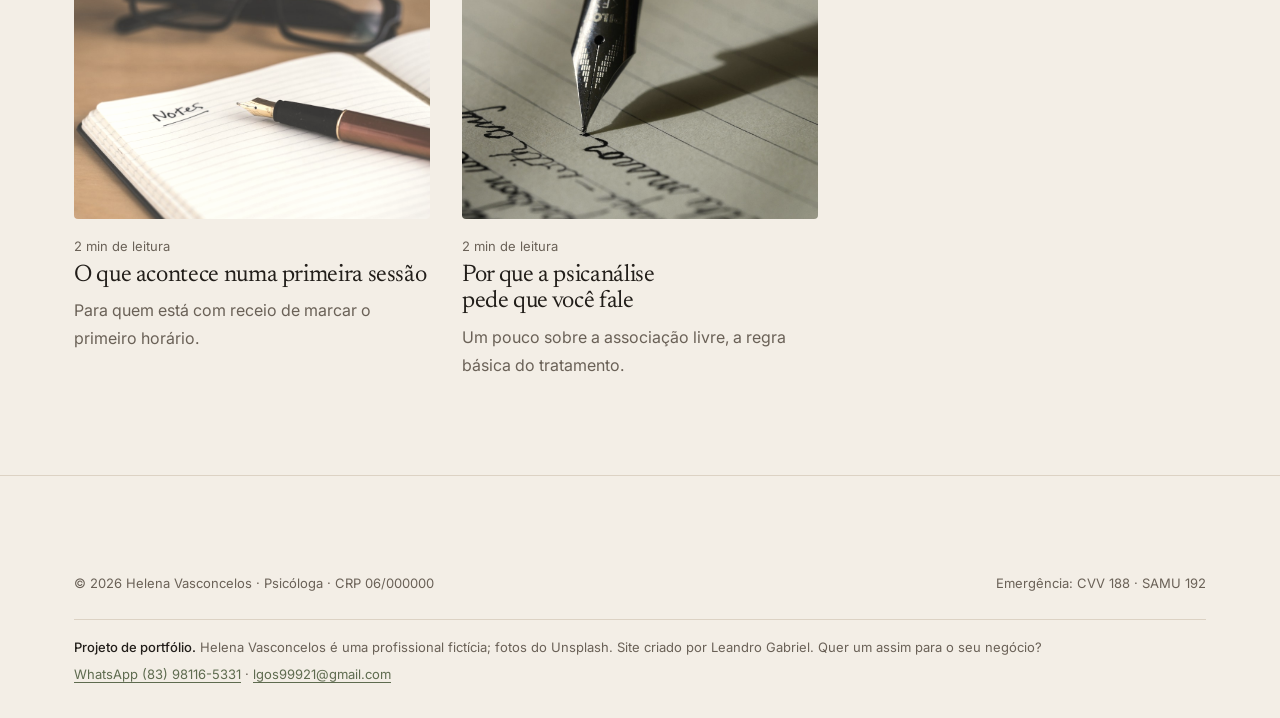
==== commit e7cd52a7: "Corrige o nome do autor no crédito: Leandro Gabriel Co-Authored-By: Claude Opus 5.5 <noreply@anthrop" ====
--- a/textos/angustia.html
+++ b/textos/angustia.html
@@ -164,7 +164,7 @@
         <p>© <span id="year">2026</span> Helena Vasconcelos · Psicóloga · CRP 06/000000</p>
         <p>Emergência: CVV 188 · SAMU 192</p>
         <div class="portfolio-credit">
-        <p><strong>Projeto de portfólio.</strong> Helena Vasconcelos é uma profissional fictícia; fotos do Unsplash. Site criado por Leandro Souza. Quer um assim para o seu negócio?</p>
+        <p><strong>Projeto de portfólio.</strong> Helena Vasconcelos é uma profissional fictícia; fotos do Unsplash. Site criado por Leandro Gabriel. Quer um assim para o seu negócio?</p>
         <p class="credit-links"><a href="https://wa.me/5583981165331?text=Ol%C3%A1%2C%20Leandro!%20Vi%20o%20site%20da%20psic%C3%B3loga%20Helena%20Vasconcelos%20no%20seu%20portf%C3%B3lio%20e%20quero%20um%20site%20assim%20para%20o%20meu%20neg%C3%B3cio." target="_blank" rel="noopener">WhatsApp (83) 98116-5331</a><span aria-hidden="true"> · </span><a href="mailto:lgos99921@gmail.com">lgos99921@gmail.com</a></p>
       </div>
       </div>
